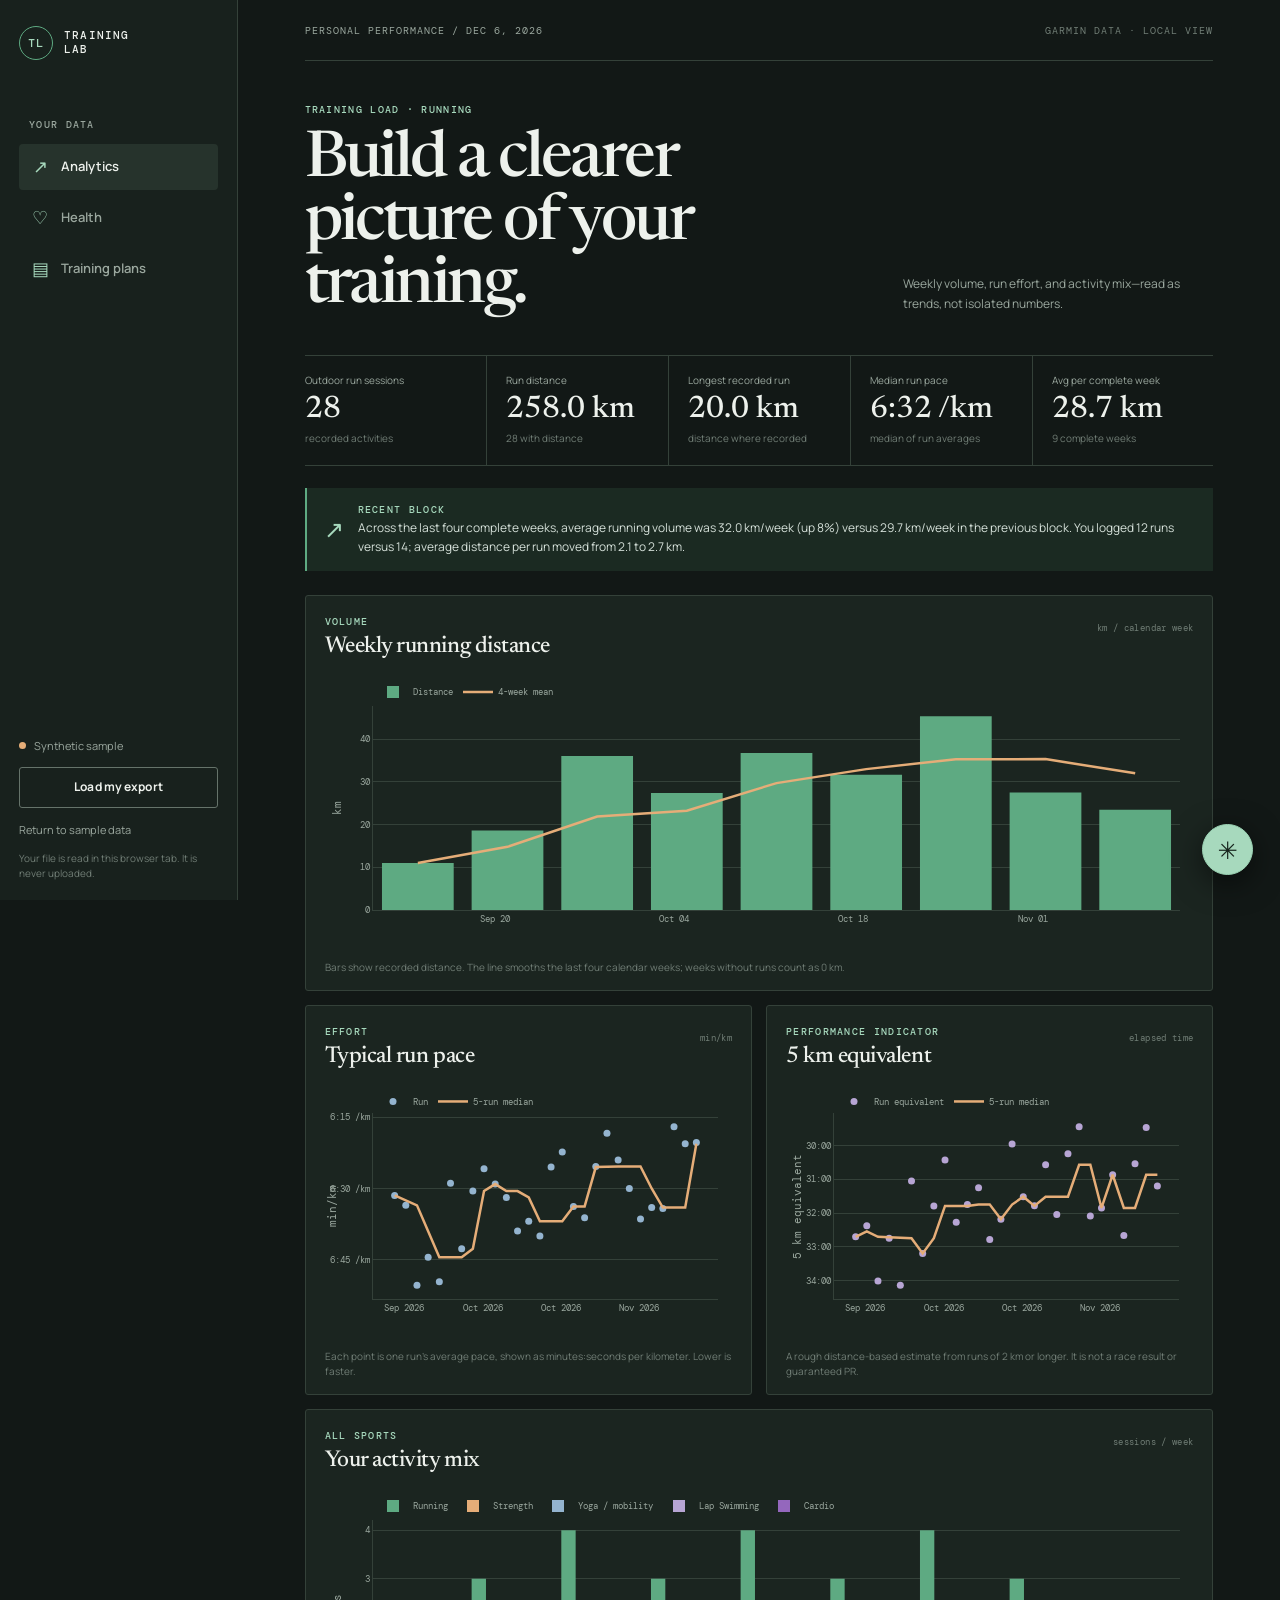
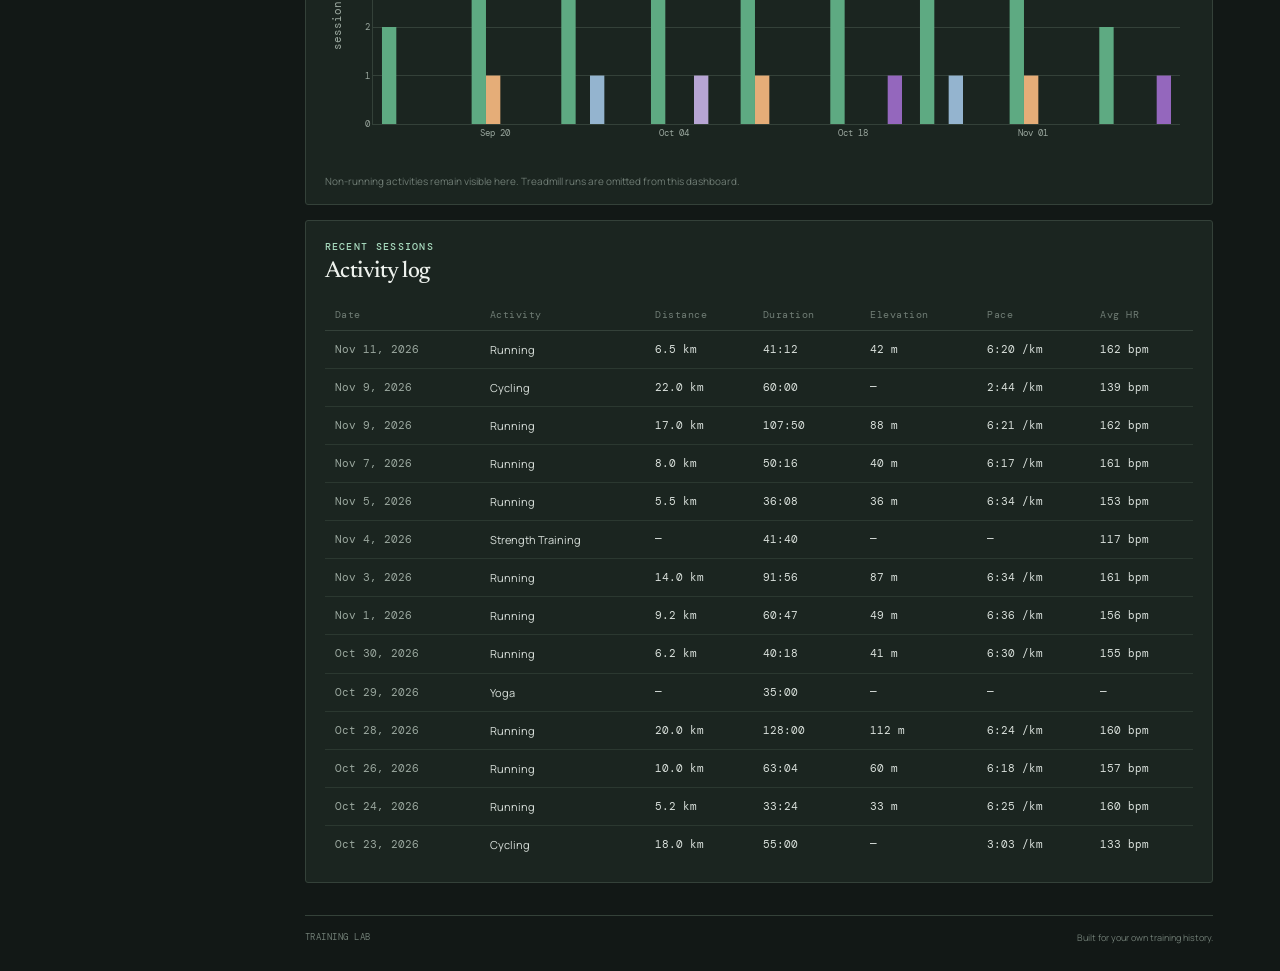
==== static_site/index.html @ b211d395 "feat: add private-data-safe GitHub Pages dashboard" ====
<!doctype html>
<html lang="en">
<head>
  <meta charset="utf-8">
  <meta name="viewport" content="width=device-width, initial-scale=1">
  <meta name="theme-color" content="#121816">
  <meta name="description" content="A private, browser-local training and health dashboard for Garmin exports.">
  <title>Training Lab · Garmin dashboard</title>
  <link rel="preconnect" href="https://cdn.plot.ly" crossorigin>
  <link rel="stylesheet" href="style.css">
  <script src="https://cdn.plot.ly/plotly-2.35.2.min.js" defer></script>
  <script src="app.js" defer></script>
</head>
<body>
  <div class="shell">
    <aside class="rail">
      <a class="brand" href="#analytics" aria-label="Training Lab home"><span class="brand-mark">TL</span><span>TRAINING<br>LAB</span></a>
      <p class="rail-label">YOUR DATA</p>
      <nav aria-label="Dashboard sections">
        <button class="nav-item active" data-page="analytics"><span>↗</span>Analytics</button>
        <button class="nav-item" data-page="health"><span>♡</span>Health</button>
        <button class="nav-item" data-page="plans"><span>▤</span>Training plans</button>
      </nav>
      <div class="rail-bottom">
        <div class="data-state"><span class="state-dot"></span><span id="data-source">Synthetic sample</span></div>
        <label class="button secondary import-label" for="data-file">Load my export</label>
        <input id="data-file" type="file" accept="application/json,.json" hidden>
        <button id="reset-sample" class="text-button">Return to sample data</button>
        <p class="privacy-note">Your file is read in this browser tab. It is never uploaded.</p>
      </div>
    </aside>

    <main>
      <header class="topbar"><span>PERSONAL PERFORMANCE / <span id="today-label"></span></span><span class="topbar-right">GARMIN DATA · LOCAL VIEW</span></header>
      <section class="page active" id="analytics-page">
        <div class="page-heading"><div><p class="eyebrow">TRAINING LOAD · RUNNING</p><h1>Build a clearer<br>picture of your training.</h1></div><p class="heading-note">Weekly volume, run effort, and activity mix—read as trends, not isolated numbers.</p></div>
        <div class="metric-row" id="analytics-metrics"></div>
        <section class="story-band" id="training-story"><span class="story-mark">↗</span><div><p class="eyebrow">RECENT BLOCK</p><p class="story-copy">Loading your training story…</p></div></section>
        <div class="chart-grid">
          <article class="panel chart-panel wide"><div class="panel-head"><div><p class="eyebrow">VOLUME</p><h2>Weekly running distance</h2></div><span class="unit-tag">km / calendar week</span></div><div id="weekly-distance" class="chart"></div><p class="chart-note">Bars show recorded distance. The line smooths the last four calendar weeks; weeks without runs count as 0 km.</p></article>
          <article class="panel chart-panel"><div class="panel-head"><div><p class="eyebrow">EFFORT</p><h2>Typical run pace</h2></div><span class="unit-tag">min/km</span></div><div id="pace-trend" class="chart"></div><p class="chart-note">Each point is one run’s average pace, shown as minutes:seconds per kilometer. Lower is faster.</p></article>
          <article class="panel chart-panel"><div class="panel-head"><div><p class="eyebrow">PERFORMANCE INDICATOR</p><h2>5 km equivalent</h2></div><span class="unit-tag">elapsed time</span></div><div id="race-trend" class="chart"></div><p class="chart-note">A rough distance-based estimate from runs of 2 km or longer. It is not a race result or guaranteed PR.</p></article>
          <article class="panel chart-panel wide"><div class="panel-head"><div><p class="eyebrow">ALL SPORTS</p><h2>Your activity mix</h2></div><span class="unit-tag">sessions / week</span></div><div id="activity-mix" class="chart"></div><p class="chart-note">Non-running activities remain visible here. Treadmill runs are omitted from this dashboard.</p></article>
        </div>
        <article class="panel table-panel"><div class="panel-head"><div><p class="eyebrow">RECENT SESSIONS</p><h2>Activity log</h2></div></div><div class="table-wrap"><table><thead><tr><th>Date</th><th>Activity</th><th>Distance</th><th>Duration</th><th>Elevation</th><th>Pace</th><th>Avg HR</th></tr></thead><tbody id="activity-table"></tbody></table></div></article>
      </section>

      <section class="page" id="health-page">
        <div class="page-heading"><div><p class="eyebrow">RECOVERY · WELLNESS</p><h1>Signals that shape<br>how you feel.</h1></div><p class="heading-note">A readable view of your recorded health measures. Missing metrics stay missing; no synthetic readiness score.</p></div>
        <div class="health-cards" id="health-cards"></div>
        <div class="chart-grid health-grid">
          <article class="panel chart-panel wide"><div class="panel-head"><div><p class="eyebrow">RECORDED MEASURE</p><h2 id="health-chart-title">Health trends</h2></div><select id="health-select" aria-label="Choose a health measure"></select></div><div id="health-trend" class="chart"></div><p class="chart-note">Dots are recorded readings. The line is a rolling seven-day mean; gaps stay visible.</p></article>
          <article class="panel chart-panel"><div class="panel-head"><div><p class="eyebrow">RUN EFFORT</p><h2>Heart rate on runs</h2></div><span class="unit-tag">bpm</span></div><div id="run-hr" class="chart"></div><p class="chart-note">Weekly median of recorded average run heart rates. Run type, route, heat and pace affect comparisons.</p></article>
          <article class="panel insight-panel"><p class="eyebrow">A CAREFUL COMPARISON</p><h2>Sleep score &amp; run effort</h2><p id="sleep-insight">Waiting for matching sleep and run data.</p><p class="chart-note">Same-calendar-day association only. This cannot show that sleep caused a workout result.</p></article>
          <article class="panel insight-panel"><p class="eyebrow">FITNESS MARKER</p><h2>VO₂ max</h2><p id="vo2-copy">Checking the imported measures…</p><p class="chart-note">The chart only uses values present in the uploaded export.</p></article>
        </div>
      </section>

      <section class="page" id="plans-page">
        <div class="page-heading"><div><p class="eyebrow">PLAN BUILDER</p><h1>Make the next block<br>fit your real week.</h1></div><p class="heading-note">Choose a focus and build a conservative starting template from your recent activity pattern.</p></div>
        <article class="panel plan-builder"><div><p class="eyebrow">YOUR FOCUS</p><h2>What are you working toward?</h2></div><div class="plan-controls"><select id="plan-goal"><option value="5k">Improve my 5K</option><option value="10k">Build toward a 10K</option><option value="half">Prepare for a half marathon</option><option value="easy">Run easier at the same pace</option><option value="strength">Build strength consistently</option><option value="recovery">Balance training and recovery</option></select><button class="button primary" id="make-plan">Create a 4-week outline</button></div><div id="plan-result" class="plan-result" hidden></div></article>
        <div class="saved-heading"><div><p class="eyebrow">IN THIS BROWSER</p><h2>Saved plans</h2></div><span class="unit-tag">stored on this device</span></div><div id="saved-plans" class="saved-plans"></div>
        <p class="disclaimer">Training outlines are general suggestions based on recorded sessions. They are not medical advice; adapt them to your experience, symptoms, and recovery.</p>
      </section>
      <footer>TRAINING LAB <span>Built for your own training history.</span></footer>
    </main>
  </div>
  <button id="chat-launcher" class="chat-launcher" aria-label="Ask about your training" title="Ask about your training">✳</button>
  <aside class="chat-panel" id="chat-panel" aria-label="Training chat" hidden><div class="chat-head"><div><p class="eyebrow">LOCAL TRAINING CHAT</p><strong>Ask your data</strong></div><button id="chat-close" class="close-button" aria-label="Close chat">×</button></div><div class="chat-messages" id="chat-messages"><p class="chat-welcome">Ask about distance, pace, heart rate, sleep, or activity types. Answers are computed in this browser.</p></div><form id="chat-form"><input id="chat-input" autocomplete="off" placeholder="Ask about your training…" aria-label="Ask about your training"><button aria-label="Send message">↑</button></form><p class="chat-foot">No OpenAI or Garmin request is made from this public static site.</p></aside>
  <div class="toast" id="toast" role="status"></div>
</body>
</html>
---- static_site/style.css ----
@import url('https://fonts.googleapis.com/css2?family=DM+Mono:wght@400;500&family=Manrope:wght@400;500;600;700;800&family=Newsreader:opsz,wght@6..72,500;6..72,600&display=swap');
:root{color-scheme:dark;--ink:#edf1ec;--muted:#9aa79e;--faint:#707d75;--bg:#121816;--rail:#18211d;--panel:#1b2520;--panel-hi:#202c26;--line:#344139;--green:#a7d9bd;--green-deep:#5eaa82;--gold:#e5ad78;--blue:#94b4cf;--purple:#b7a5d4;--red:#d8837b;--display:'Newsreader',Georgia,serif;--body:'Manrope',system-ui,sans-serif;--mono:'DM Mono',monospace}
*{box-sizing:border-box}html{scroll-behavior:smooth}body{margin:0;background:var(--bg);color:var(--ink);font-family:var(--body);font-size:14px;line-height:1.55}button,input,select{font:inherit;color:inherit}button{cursor:pointer}button:focus-visible,a:focus-visible,input:focus-visible,select:focus-visible{outline:2px solid var(--green);outline-offset:3px}.shell{min-height:100vh}.rail{position:fixed;inset:0 auto 0 0;width:238px;background:var(--rail);border-right:1px solid var(--line);padding:26px 19px 19px;display:flex;flex-direction:column;z-index:5}.brand{display:flex;align-items:center;gap:11px;text-decoration:none;color:var(--ink);font:500 11px/1.25 var(--mono);letter-spacing:.11em}.brand-mark{display:grid;place-items:center;width:34px;height:34px;border:1px solid var(--green-deep);color:var(--green);font:500 12px var(--mono);border-radius:50%}.rail-label,.eyebrow{font:500 10px/1.35 var(--mono);letter-spacing:.13em;color:var(--muted);margin:0 0 10px}.rail-label{margin:58px 0 12px 10px}.rail nav{display:grid;gap:5px}.nav-item{border:0;background:transparent;color:var(--muted);padding:11px 12px;text-align:left;border-radius:4px;display:flex;gap:12px;align-items:center;font-weight:600;font-size:13px;transition:background .18s,color .18s}.nav-item span{font:18px var(--mono);width:18px;text-align:center;color:var(--green)}.nav-item:hover,.nav-item.active{background:#26332c;color:var(--ink)}.rail-bottom{margin-top:auto;display:grid;gap:13px}.data-state{color:var(--muted);font-size:11px;display:flex;align-items:center;gap:8px}.state-dot{width:7px;height:7px;background:var(--gold);border-radius:100%}.state-dot.loaded{background:var(--green)}.button{border-radius:3px;padding:10px 14px;font-size:12px;font-weight:700;letter-spacing:.01em;border:1px solid transparent;display:inline-flex;align-items:center;justify-content:center}.button.primary{background:var(--green);color:#17231c}.button.primary:hover{background:#c1e9d0}.button.secondary{background:transparent;border-color:#65736a;color:var(--ink)}.button.secondary:hover{border-color:var(--green);color:var(--green)}.import-label{cursor:pointer}.text-button{background:none;border:0;text-align:left;padding:0;color:var(--muted);font-size:11px}.text-button:hover{color:var(--ink)}.privacy-note{font-size:10px;line-height:1.5;color:var(--faint);margin:0}main{margin-left:238px;max-width:1700px;padding:0 clamp(25px,5.2vw,82px) 28px}.topbar{height:61px;border-bottom:1px solid var(--line);display:flex;align-items:center;justify-content:space-between;color:var(--muted);font:10px var(--mono);letter-spacing:.1em}.topbar-right{color:var(--faint)}.page{display:none;padding:42px 0 32px}.page.active{display:block}.page-heading{display:flex;align-items:flex-end;justify-content:space-between;gap:35px;margin-bottom:35px}.page-heading .eyebrow{color:var(--green);margin-bottom:13px}.page-heading h1{font:500 clamp(39px,5.1vw,64px)/.99 var(--display);letter-spacing:-.04em;margin:0;max-width:680px}.heading-note{max-width:310px;color:var(--muted);font-size:12px;margin:0 0 5px;line-height:1.7}.metric-row{display:grid;grid-template-columns:repeat(5,minmax(0,1fr));border-top:1px solid var(--line);border-bottom:1px solid var(--line);margin-bottom:22px}.metric{padding:17px 15px 18px 0;min-height:92px}.metric+.metric{padding-left:19px;border-left:1px solid var(--line)}.metric-label{font-size:10px;color:var(--muted);display:block;margin-bottom:5px}.metric-value{font:500 clamp(23px,2.5vw,31px)/1.1 var(--display);font-variant-numeric:tabular-nums}.metric-sub{font-size:10px;color:var(--faint);display:block;margin-top:4px}.story-band{display:flex;gap:14px;align-items:center;background:#1b2a22;border-left:2px solid var(--green-deep);padding:15px 17px;margin-bottom:24px}.story-mark{font:24px var(--mono);color:var(--green)}.story-band .eyebrow{margin:0 0 3px;color:var(--green)}.story-copy{margin:0;color:#d5e0d9;font-size:12px}.chart-grid{display:grid;grid-template-columns:repeat(2,minmax(0,1fr));gap:14px}.panel{background:var(--panel);border:1px solid var(--line);border-radius:3px}.chart-panel{padding:19px 19px 15px;min-width:0}.chart-panel.wide{grid-column:span 2}.panel-head{display:flex;align-items:flex-start;justify-content:space-between;gap:14px}.panel-head h2,.insight-panel h2,.plan-builder h2,.saved-heading h2{font:500 23px/1.15 var(--display);letter-spacing:-.02em;margin:0}.panel-head .eyebrow{color:var(--green);margin-bottom:5px}.unit-tag{white-space:nowrap;color:var(--faint);font:9px var(--mono);letter-spacing:.04em;padding-top:7px}.chart{height:264px;width:100%;margin-top:7px}.wide .chart{height:285px}.chart-note{color:var(--faint);font-size:10px;line-height:1.5;margin:8px 0 0}.table-panel{margin-top:15px;padding:19px}.table-wrap{overflow:auto;margin-top:14px}table{border-collapse:collapse;width:100%;white-space:nowrap}th{text-align:left;color:var(--faint);font:10px var(--mono);letter-spacing:.05em;padding:9px 10px;border-bottom:1px solid var(--line)}td{padding:10px;border-bottom:1px solid #2b3830;font-size:11px;color:#d9e0db}tbody tr:last-child td{border-bottom:0}td:first-child{font-family:var(--mono);color:var(--muted)}td.mono{font-family:var(--mono);font-variant-numeric:tabular-nums}.health-cards{display:grid;grid-template-columns:repeat(6,minmax(0,1fr));border-top:1px solid var(--line);border-bottom:1px solid var(--line);margin-bottom:19px}.health-card{padding:15px 10px 16px 0}.health-card+.health-card{padding-left:14px;border-left:1px solid var(--line)}.health-card label{display:block;color:var(--muted);font-size:9px;min-height:28px}.health-card strong{font:500 23px var(--display);display:block;white-space:nowrap}.health-card small{color:var(--faint);font-size:9px}.health-grid .chart{height:255px}.health-grid select,.plan-controls select{background:var(--panel-hi);border:1px solid var(--line);border-radius:3px;padding:9px 26px 9px 10px;font-size:11px;max-width:205px}.insight-panel{padding:20px;min-height:145px}.insight-panel .eyebrow{color:var(--green)}.insight-panel h2{margin-bottom:10px}.insight-panel>p:not(.eyebrow):not(.chart-note){font-size:12px;color:#d3ddd6;line-height:1.7}.plan-builder{padding:24px;display:grid;grid-template-columns:1fr;gap:20px}.plan-builder .eyebrow,.saved-heading .eyebrow{color:var(--green)}.plan-controls{display:flex;gap:10px;align-items:center}.plan-controls select{max-width:none;width:min(100%,420px);padding:12px}.plan-result{border-top:1px solid var(--line);padding-top:18px}.plan-result h3,.saved-card h3{font:500 22px var(--display);margin:0 0 5px}.plan-result>p,.saved-card p{color:var(--muted);font-size:11px}.week-list{display:grid;grid-template-columns:repeat(4,1fr);gap:9px;margin:17px 0}.week-card{background:var(--panel-hi);padding:13px;border-top:2px solid var(--green-deep)}.week-card b{font:10px var(--mono);color:var(--green)}.week-card p{color:#d3ddd6;line-height:1.6}.saved-heading{display:flex;align-items:flex-end;justify-content:space-between;margin:33px 0 13px}.saved-plans{display:grid;grid-template-columns:repeat(2,minmax(0,1fr));gap:11px}.saved-card{padding:17px;border:1px solid var(--line);background:var(--panel);border-radius:3px}.saved-card time{font:9px var(--mono);color:var(--faint)}.saved-card button{border:0;background:none;padding:8px 0 0;color:var(--gold);font-size:10px}.empty-saved{color:var(--faint);font-size:12px;padding:19px 0}.disclaimer{color:var(--faint);font-size:10px;margin-top:22px}.page footer,footer{border-top:1px solid var(--line);padding-top:15px;color:var(--faint);font:9px var(--mono);letter-spacing:.06em}footer span{float:right;font-family:var(--body);letter-spacing:0}.chat-launcher{position:fixed;right:27px;bottom:25px;width:51px;height:51px;border:1px solid #9bd3b4;border-radius:50%;background:var(--green);color:#15231b;font-size:24px;box-shadow:0 8px 30px #0008;z-index:8}.chat-launcher:hover{transform:translateY(-2px)}.chat-panel{position:fixed;right:27px;bottom:89px;width:min(390px,calc(100vw - 34px));height:500px;max-height:calc(100vh - 115px);background:#17211c;border:1px solid #56675b;box-shadow:0 18px 50px #000a;z-index:8;display:flex;flex-direction:column}.chat-panel[hidden]{display:none}.chat-head{display:flex;justify-content:space-between;align-items:center;padding:16px;border-bottom:1px solid var(--line)}.chat-head .eyebrow{margin:0 0 4px;color:var(--green)}.chat-head strong{font:500 20px var(--display)}.close-button{border:0;background:none;color:var(--muted);font-size:23px}.chat-messages{overflow:auto;padding:14px;flex:1;display:flex;flex-direction:column;gap:9px}.chat-welcome{color:var(--muted);font-size:11px;line-height:1.6}.chat-bubble{max-width:91%;padding:10px 12px;background:#24332b;color:#dce6df;border-radius:3px;font-size:11px;white-space:pre-wrap}.chat-bubble.user{align-self:flex-end;background:#355744;color:#f0f6f1}.chat-foot{margin:0;padding:0 14px 9px;color:var(--faint);font-size:9px}#chat-form{display:flex;border-top:1px solid var(--line);padding:10px;gap:8px}#chat-input{background:#101714;border:1px solid var(--line);border-radius:3px;padding:10px;min-width:0;flex:1;font-size:11px}#chat-form button{border:0;background:var(--green);color:#15231b;border-radius:3px;width:38px;font-size:20px}.toast{position:fixed;bottom:22px;left:50%;transform:translate(-50%,10px);padding:10px 16px;background:#e4efe7;color:#15231b;font-size:11px;opacity:0;pointer-events:none;transition:.2s;z-index:15}.toast.show{opacity:1;transform:translate(-50%,0)}
@media(max-width:1000px){.rail{width:190px;padding-left:13px;padding-right:13px}main{margin-left:190px;padding-inline:30px}.metric-row{grid-template-columns:repeat(3,1fr)}.metric:nth-child(4){border-left:0;padding-left:0}.health-cards{grid-template-columns:repeat(3,1fr)}.health-card:nth-child(4){border-left:0;padding-left:0}.page-heading{align-items:flex-start;flex-direction:column;gap:15px}.heading-note{max-width:520px}}
@media(max-width:680px){.rail{position:sticky;top:0;width:auto;height:auto;inset:auto;padding:9px 12px;background:#18211df2;backdrop-filter:blur(12px);border-right:0;border-bottom:1px solid var(--line);display:block}.brand{display:none}.rail-label,.rail-bottom{display:none}.rail nav{display:flex;gap:3px}.nav-item{flex:1;justify-content:center;padding:9px 5px;font-size:10px;gap:6px}.nav-item span{font-size:15px;width:auto}main{margin:0;padding:0 16px 20px}.topbar{height:42px;font-size:8px}.topbar-right{display:none}.page{padding-top:28px}.page-heading{margin-bottom:23px}.page-heading h1{font-size:44px}.heading-note{font-size:11px}.metric-row{grid-template-columns:repeat(2,1fr)}.metric{min-height:80px;padding-top:13px}.metric+.metric{padding-left:12px}.metric:nth-child(odd){border-left:0;padding-left:0}.metric-value{font-size:25px}.chart-grid{grid-template-columns:1fr}.chart-panel.wide{grid-column:auto}.chart{height:238px}.wide .chart{height:250px}.health-cards{grid-template-columns:repeat(2,1fr)}.health-card:nth-child(odd){border-left:0;padding-left:0}.health-card:nth-child(4){border-left:1px solid var(--line);padding-left:14px}.panel-head{flex-direction:column;gap:3px}.health-grid select{max-width:100%;width:100%}.plan-controls{align-items:stretch;flex-direction:column}.plan-controls select{width:100%}.week-list{grid-template-columns:repeat(2,1fr)}.saved-plans{grid-template-columns:1fr}.chat-launcher{right:15px;bottom:15px}.chat-panel{right:12px;bottom:76px}footer{font-size:8px}footer span{display:block;float:none;margin-top:5px}}
@media(prefers-reduced-motion:reduce){*,*::before,*::after{scroll-behavior:auto!important;transition:none!important}}
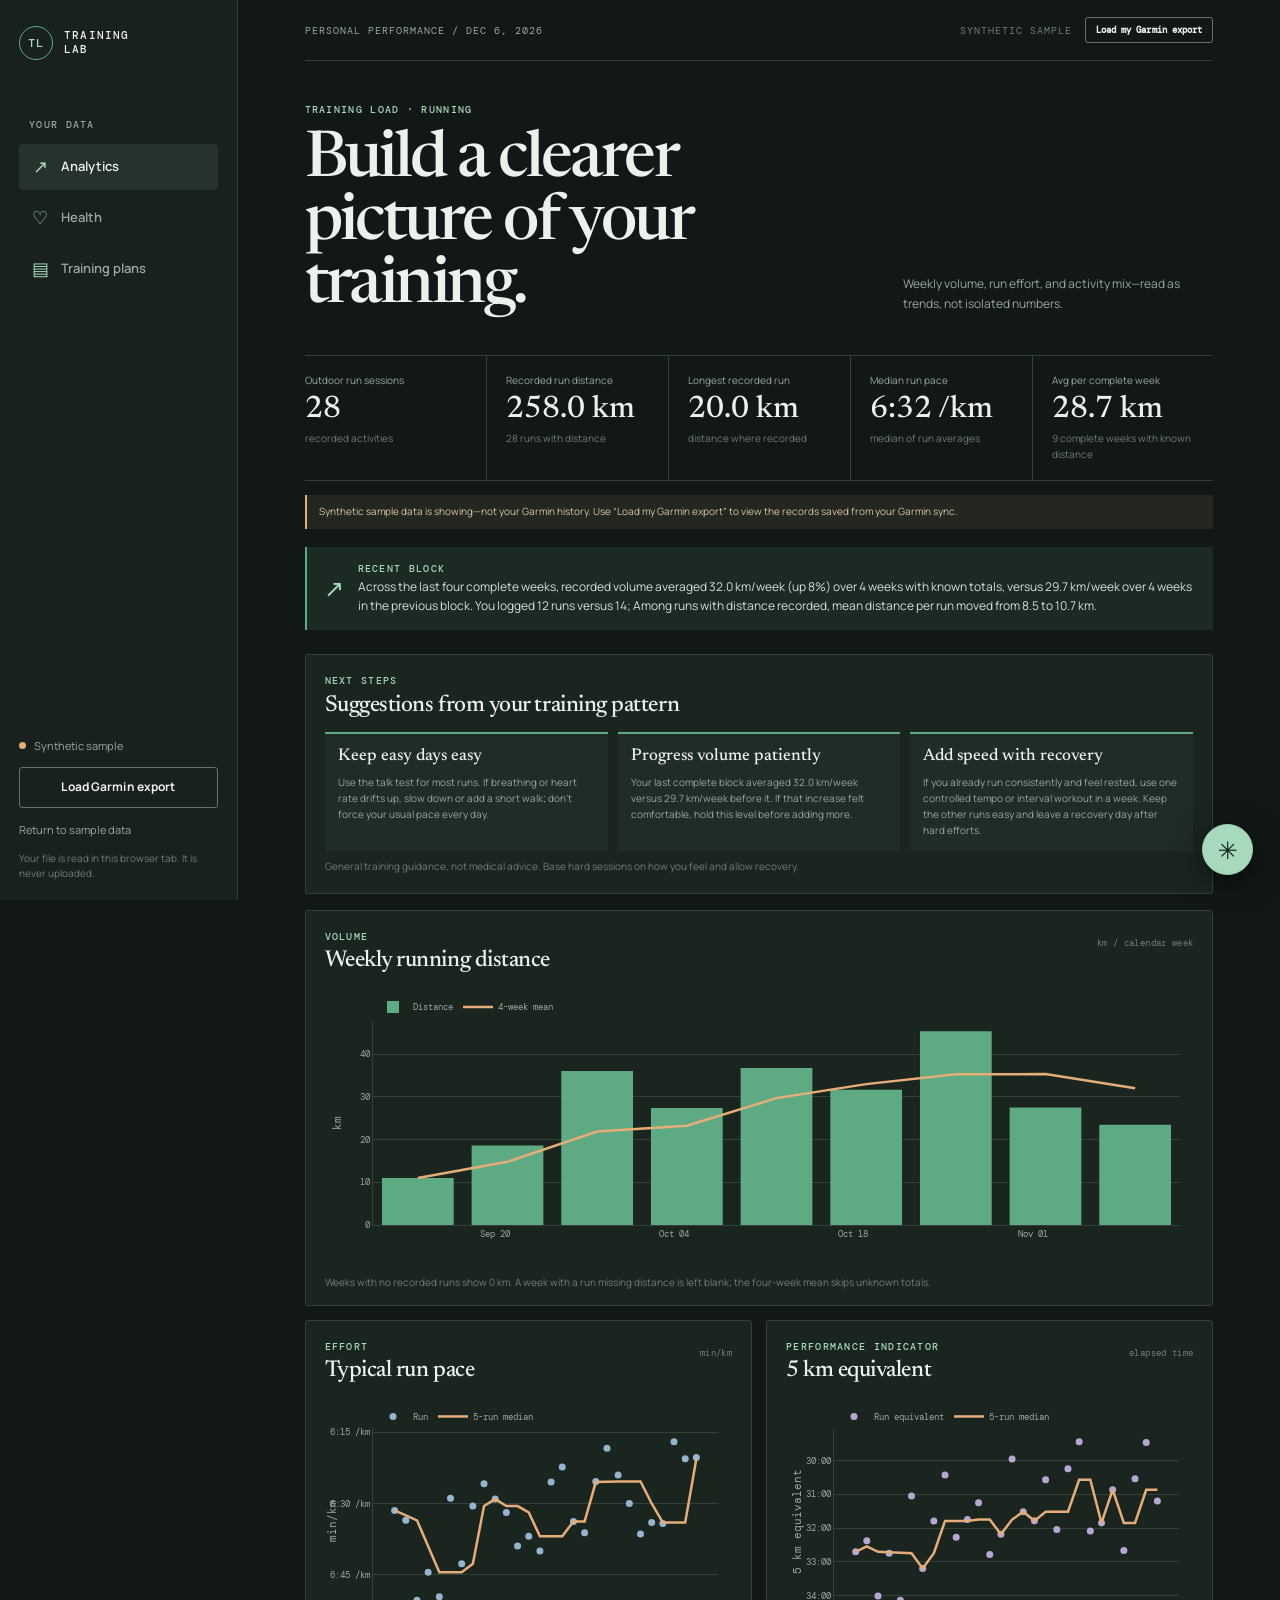
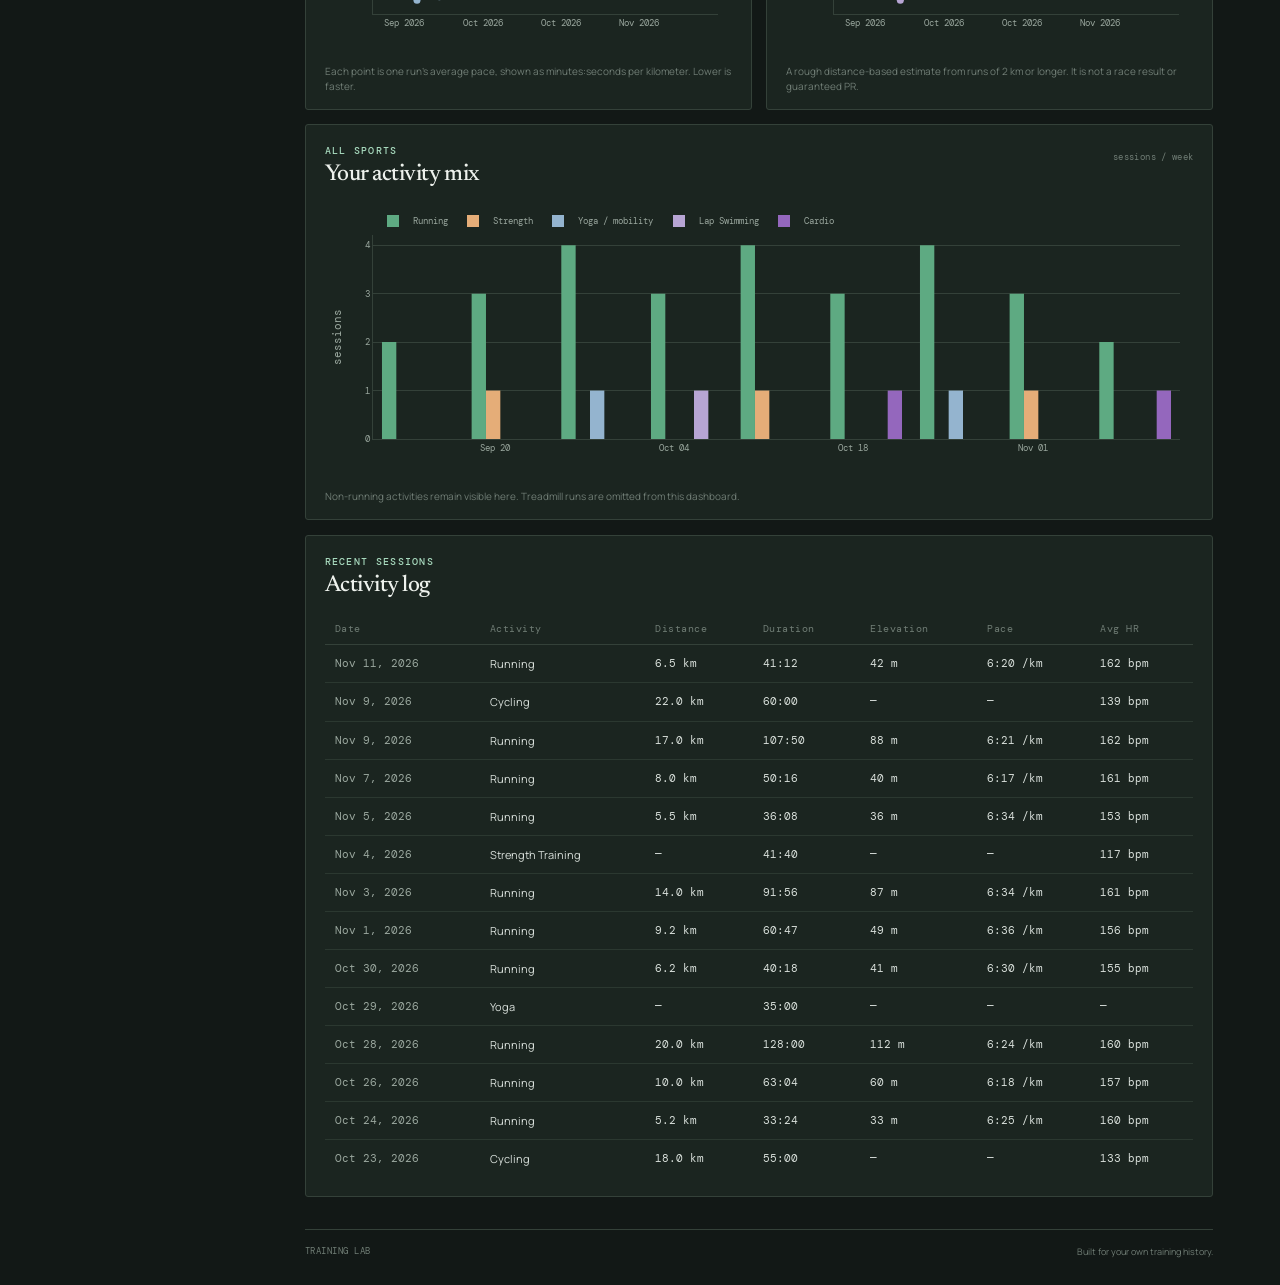
==== commit fb021dca: "fix: improve static chat and data provenance" ====
--- a/static_site/index.html
+++ b/static_site/index.html
@@ -9,7 +9,7 @@
   <link rel="preconnect" href="https://cdn.plot.ly" crossorigin>
   <link rel="stylesheet" href="style.css">
   <script src="https://cdn.plot.ly/plotly-2.35.2.min.js" defer></script>
-  <script src="app.js" defer></script>
+  <script type="module" src="app.js"></script>
 </head>
 <body>
   <div class="shell">
@@ -23,7 +23,7 @@
       </nav>
       <div class="rail-bottom">
         <div class="data-state"><span class="state-dot"></span><span id="data-source">Synthetic sample</span></div>
-        <label class="button secondary import-label" for="data-file">Load my export</label>
+        <label class="button secondary import-label" for="data-file">Load Garmin export</label>
         <input id="data-file" type="file" accept="application/json,.json" hidden>
         <button id="reset-sample" class="text-button">Return to sample data</button>
         <p class="privacy-note">Your file is read in this browser tab. It is never uploaded.</p>
@@ -31,13 +31,15 @@
     </aside>
 
     <main>
-      <header class="topbar"><span>PERSONAL PERFORMANCE / <span id="today-label"></span></span><span class="topbar-right">GARMIN DATA · LOCAL VIEW</span></header>
+      <header class="topbar"><span>PERSONAL PERFORMANCE / <span id="today-label"></span></span><span class="topbar-right"><span id="data-source-top">SYNTHETIC SAMPLE</span><label class="button secondary topbar-import" for="data-file">Load my Garmin export</label></span></header>
       <section class="page active" id="analytics-page">
         <div class="page-heading"><div><p class="eyebrow">TRAINING LOAD · RUNNING</p><h1>Build a clearer<br>picture of your training.</h1></div><p class="heading-note">Weekly volume, run effort, and activity mix—read as trends, not isolated numbers.</p></div>
         <div class="metric-row" id="analytics-metrics"></div>
+        <p class="source-notice" id="source-notice">Synthetic sample data is showing. Load your Garmin export to see your own history.</p>
         <section class="story-band" id="training-story"><span class="story-mark">↗</span><div><p class="eyebrow">RECENT BLOCK</p><p class="story-copy">Loading your training story…</p></div></section>
+        <article class="panel advice-panel"><div class="panel-head"><div><p class="eyebrow">NEXT STEPS</p><h2>Suggestions from your training pattern</h2></div></div><div id="run-suggestions" class="suggestion-grid"></div><p class="chart-note">General training guidance, not medical advice. Base hard sessions on how you feel and allow recovery.</p></article>
         <div class="chart-grid">
-          <article class="panel chart-panel wide"><div class="panel-head"><div><p class="eyebrow">VOLUME</p><h2>Weekly running distance</h2></div><span class="unit-tag">km / calendar week</span></div><div id="weekly-distance" class="chart"></div><p class="chart-note">Bars show recorded distance. The line smooths the last four calendar weeks; weeks without runs count as 0 km.</p></article>
+          <article class="panel chart-panel wide"><div class="panel-head"><div><p class="eyebrow">VOLUME</p><h2>Weekly running distance</h2></div><span class="unit-tag">km / calendar week</span></div><div id="weekly-distance" class="chart"></div><p class="chart-note">Weeks with no recorded runs show 0 km. A week with a run missing distance is left blank; the four-week mean skips unknown totals.</p></article>
           <article class="panel chart-panel"><div class="panel-head"><div><p class="eyebrow">EFFORT</p><h2>Typical run pace</h2></div><span class="unit-tag">min/km</span></div><div id="pace-trend" class="chart"></div><p class="chart-note">Each point is one run’s average pace, shown as minutes:seconds per kilometer. Lower is faster.</p></article>
           <article class="panel chart-panel"><div class="panel-head"><div><p class="eyebrow">PERFORMANCE INDICATOR</p><h2>5 km equivalent</h2></div><span class="unit-tag">elapsed time</span></div><div id="race-trend" class="chart"></div><p class="chart-note">A rough distance-based estimate from runs of 2 km or longer. It is not a race result or guaranteed PR.</p></article>
           <article class="panel chart-panel wide"><div class="panel-head"><div><p class="eyebrow">ALL SPORTS</p><h2>Your activity mix</h2></div><span class="unit-tag">sessions / week</span></div><div id="activity-mix" class="chart"></div><p class="chart-note">Non-running activities remain visible here. Treadmill runs are omitted from this dashboard.</p></article>
@@ -47,7 +49,9 @@
 
       <section class="page" id="health-page">
         <div class="page-heading"><div><p class="eyebrow">RECOVERY · WELLNESS</p><h1>Signals that shape<br>how you feel.</h1></div><p class="heading-note">A readable view of your recorded health measures. Missing metrics stay missing; no synthetic readiness score.</p></div>
+        <p class="source-notice" id="health-source-note"></p>
         <div class="health-cards" id="health-cards"></div>
+        <article class="panel advice-panel health-advice"><div class="panel-head"><div><p class="eyebrow">RECOVERY CHECK-IN</p><h2>What to consider this week</h2></div></div><div id="health-suggestions" class="suggestion-grid"></div></article>
         <div class="chart-grid health-grid">
           <article class="panel chart-panel wide"><div class="panel-head"><div><p class="eyebrow">RECORDED MEASURE</p><h2 id="health-chart-title">Health trends</h2></div><select id="health-select" aria-label="Choose a health measure"></select></div><div id="health-trend" class="chart"></div><p class="chart-note">Dots are recorded readings. The line is a rolling seven-day mean; gaps stay visible.</p></article>
           <article class="panel chart-panel"><div class="panel-head"><div><p class="eyebrow">RUN EFFORT</p><h2>Heart rate on runs</h2></div><span class="unit-tag">bpm</span></div><div id="run-hr" class="chart"></div><p class="chart-note">Weekly median of recorded average run heart rates. Run type, route, heat and pace affect comparisons.</p></article>
@@ -66,7 +70,7 @@
     </main>
   </div>
   <button id="chat-launcher" class="chat-launcher" aria-label="Ask about your training" title="Ask about your training">✳</button>
-  <aside class="chat-panel" id="chat-panel" aria-label="Training chat" hidden><div class="chat-head"><div><p class="eyebrow">LOCAL TRAINING CHAT</p><strong>Ask your data</strong></div><button id="chat-close" class="close-button" aria-label="Close chat">×</button></div><div class="chat-messages" id="chat-messages"><p class="chat-welcome">Ask about distance, pace, heart rate, sleep, or activity types. Answers are computed in this browser.</p></div><form id="chat-form"><input id="chat-input" autocomplete="off" placeholder="Ask about your training…" aria-label="Ask about your training"><button aria-label="Send message">↑</button></form><p class="chat-foot">No OpenAI or Garmin request is made from this public static site.</p></aside>
+  <aside class="chat-panel" id="chat-panel" aria-label="Training chat" hidden><div class="chat-head"><div><p class="eyebrow">TRAINING CHAT</p><strong>Ask your data</strong></div><button id="chat-close" class="close-button" aria-label="Close chat">×</button></div><div class="chat-messages" id="chat-messages"><p class="chat-welcome">Load your Garmin export, then ask about your metrics. This static link uses local rules; it does not call OpenAI.</p></div><form id="chat-form"><input id="chat-input" autocomplete="off" placeholder="Ask about your training…" aria-label="Ask about your training"><button aria-label="Send message">↑</button></form><p class="chat-foot">The OpenAI key in your local .env is not available to a static website. No Garmin request is made here.</p></aside>
   <div class="toast" id="toast" role="status"></div>
 </body>
 </html>
--- a/static_site/style.css
+++ b/static_site/style.css
@@ -4,3 +4,5 @@
 @media(max-width:1000px){.rail{width:190px;padding-left:13px;padding-right:13px}main{margin-left:190px;padding-inline:30px}.metric-row{grid-template-columns:repeat(3,1fr)}.metric:nth-child(4){border-left:0;padding-left:0}.health-cards{grid-template-columns:repeat(3,1fr)}.health-card:nth-child(4){border-left:0;padding-left:0}.page-heading{align-items:flex-start;flex-direction:column;gap:15px}.heading-note{max-width:520px}}
 @media(max-width:680px){.rail{position:sticky;top:0;width:auto;height:auto;inset:auto;padding:9px 12px;background:#18211df2;backdrop-filter:blur(12px);border-right:0;border-bottom:1px solid var(--line);display:block}.brand{display:none}.rail-label,.rail-bottom{display:none}.rail nav{display:flex;gap:3px}.nav-item{flex:1;justify-content:center;padding:9px 5px;font-size:10px;gap:6px}.nav-item span{font-size:15px;width:auto}main{margin:0;padding:0 16px 20px}.topbar{height:42px;font-size:8px}.topbar-right{display:none}.page{padding-top:28px}.page-heading{margin-bottom:23px}.page-heading h1{font-size:44px}.heading-note{font-size:11px}.metric-row{grid-template-columns:repeat(2,1fr)}.metric{min-height:80px;padding-top:13px}.metric+.metric{padding-left:12px}.metric:nth-child(odd){border-left:0;padding-left:0}.metric-value{font-size:25px}.chart-grid{grid-template-columns:1fr}.chart-panel.wide{grid-column:auto}.chart{height:238px}.wide .chart{height:250px}.health-cards{grid-template-columns:repeat(2,1fr)}.health-card:nth-child(odd){border-left:0;padding-left:0}.health-card:nth-child(4){border-left:1px solid var(--line);padding-left:14px}.panel-head{flex-direction:column;gap:3px}.health-grid select{max-width:100%;width:100%}.plan-controls{align-items:stretch;flex-direction:column}.plan-controls select{width:100%}.week-list{grid-template-columns:repeat(2,1fr)}.saved-plans{grid-template-columns:1fr}.chat-launcher{right:15px;bottom:15px}.chat-panel{right:12px;bottom:76px}footer{font-size:8px}footer span{display:block;float:none;margin-top:5px}}
 @media(prefers-reduced-motion:reduce){*,*::before,*::after{scroll-behavior:auto!important;transition:none!important}}
+.topbar-right{display:flex;align-items:center;gap:13px}.topbar-import{padding:6px 10px;font-size:9px}.source-notice{margin:-8px 0 18px;padding:9px 12px;border-left:2px solid var(--gold);background:#24271f;color:#d7c5a7;font-size:10px}.source-notice.loaded{border-color:var(--green-deep);background:#1b2a22;color:#c8e3d3}.advice-panel{padding:19px;margin:0 0 16px}.advice-panel .panel-head{margin-bottom:13px}.advice-panel .eyebrow{color:var(--green)}.suggestion-grid{display:grid;grid-template-columns:repeat(3,minmax(0,1fr));gap:10px}.suggestion{padding:13px;background:var(--panel-hi);border-top:2px solid var(--green-deep)}.suggestion h3{font:500 17px/1.2 var(--display);margin:0 0 6px}.suggestion p{font-size:10px;color:var(--muted);line-height:1.6;margin:0}.health-advice{margin-bottom:15px}.health-advice .suggestion-grid{grid-template-columns:repeat(2,minmax(0,1fr))}
+@media(max-width:680px){.topbar-right{display:flex;gap:6px}.topbar-right>span{display:none}.topbar-import{padding:5px 7px;font-size:8px;white-space:nowrap}.suggestion-grid,.health-advice .suggestion-grid{grid-template-columns:1fr}.source-notice{font-size:9px}}
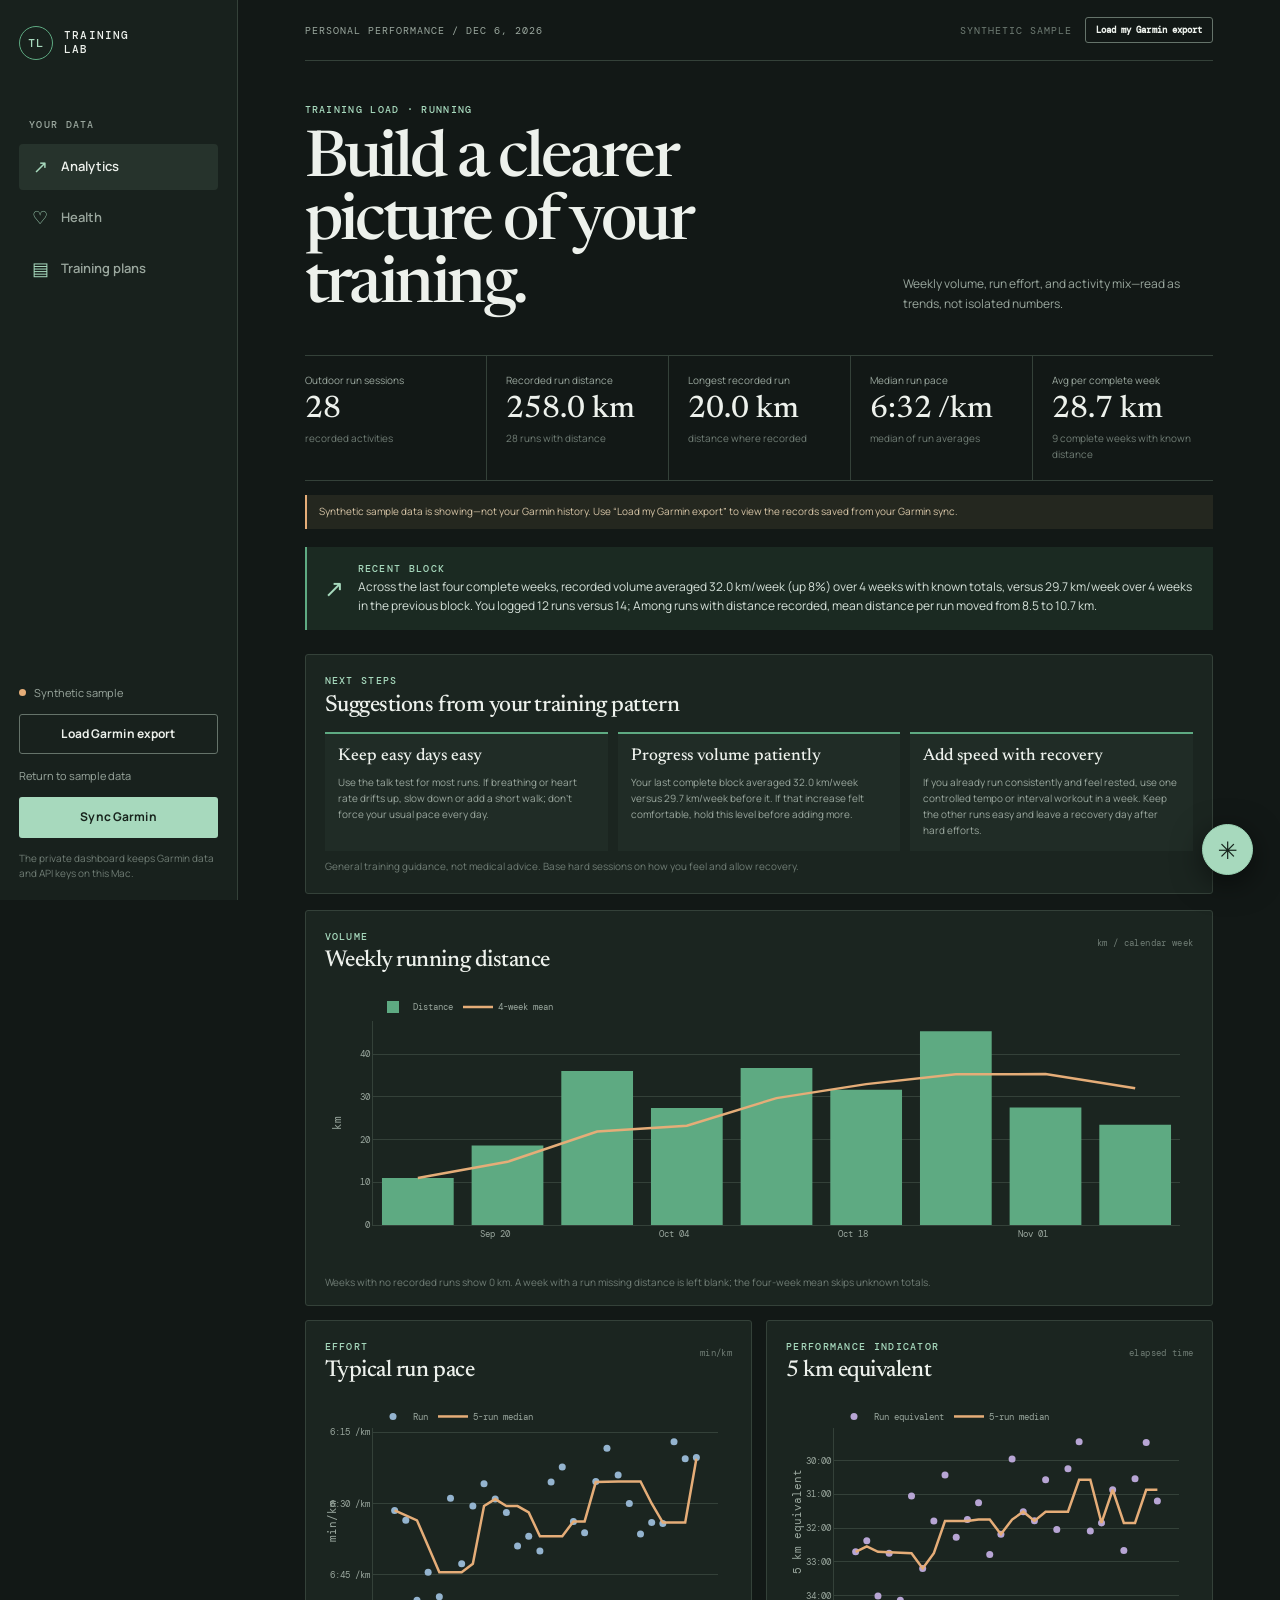
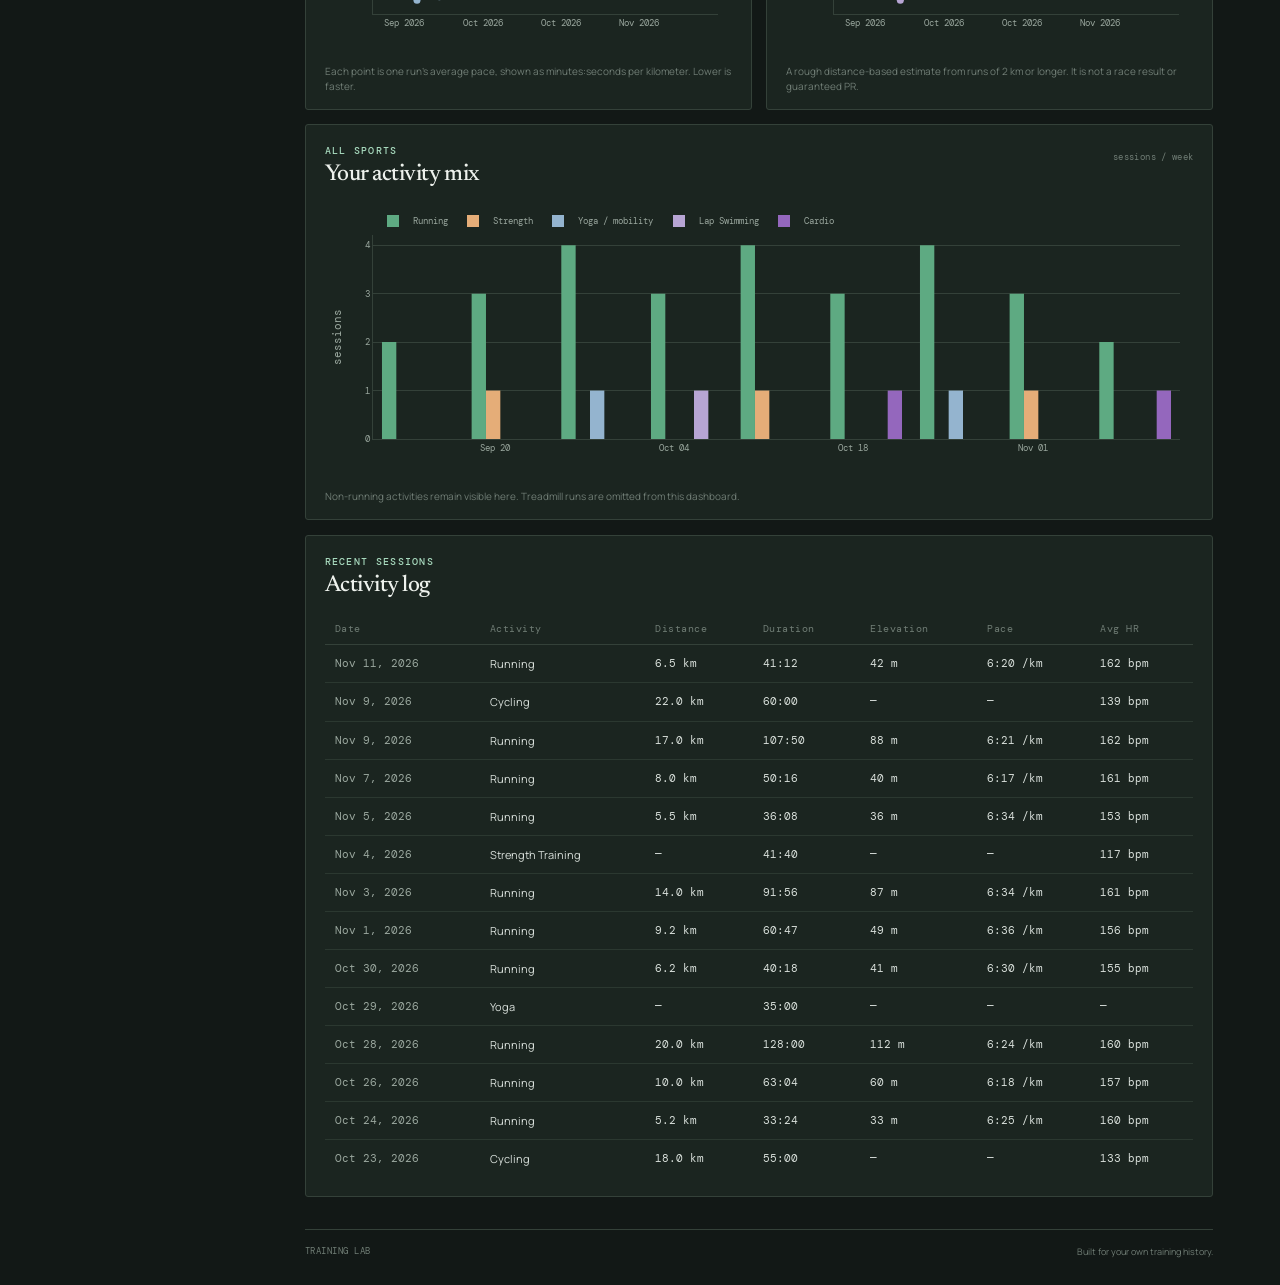
==== commit 61c18267: "feat: add private Garmin dashboard and training plans" ====
--- a/static_site/index.html
+++ b/static_site/index.html
@@ -4,7 +4,7 @@
   <meta charset="utf-8">
   <meta name="viewport" content="width=device-width, initial-scale=1">
   <meta name="theme-color" content="#121816">
-  <meta name="description" content="A private, browser-local training and health dashboard for Garmin exports.">
+  <meta name="description" content="A Garmin training and health dashboard with a private local backend and public synthetic-data demo.">
   <title>Training Lab · Garmin dashboard</title>
   <link rel="preconnect" href="https://cdn.plot.ly" crossorigin>
   <link rel="stylesheet" href="style.css">
@@ -26,7 +26,8 @@
         <label class="button secondary import-label" for="data-file">Load Garmin export</label>
         <input id="data-file" type="file" accept="application/json,.json" hidden>
         <button id="reset-sample" class="text-button">Return to sample data</button>
-        <p class="privacy-note">Your file is read in this browser tab. It is never uploaded.</p>
+        <button id="sync-data" class="button primary" hidden>Sync Garmin</button>
+        <p class="privacy-note">The private dashboard keeps Garmin data and API keys on this Mac.</p>
       </div>
     </aside>
 
@@ -56,13 +57,19 @@
           <article class="panel chart-panel wide"><div class="panel-head"><div><p class="eyebrow">RECORDED MEASURE</p><h2 id="health-chart-title">Health trends</h2></div><select id="health-select" aria-label="Choose a health measure"></select></div><div id="health-trend" class="chart"></div><p class="chart-note">Dots are recorded readings. The line is a rolling seven-day mean; gaps stay visible.</p></article>
           <article class="panel chart-panel"><div class="panel-head"><div><p class="eyebrow">RUN EFFORT</p><h2>Heart rate on runs</h2></div><span class="unit-tag">bpm</span></div><div id="run-hr" class="chart"></div><p class="chart-note">Weekly median of recorded average run heart rates. Run type, route, heat and pace affect comparisons.</p></article>
           <article class="panel insight-panel"><p class="eyebrow">A CAREFUL COMPARISON</p><h2>Sleep score &amp; run effort</h2><p id="sleep-insight">Waiting for matching sleep and run data.</p><p class="chart-note">Same-calendar-day association only. This cannot show that sleep caused a workout result.</p></article>
-          <article class="panel insight-panel"><p class="eyebrow">FITNESS MARKER</p><h2>VO₂ max</h2><p id="vo2-copy">Checking the imported measures…</p><p class="chart-note">The chart only uses values present in the uploaded export.</p></article>
+          <article class="panel insight-panel"><p class="eyebrow">FITNESS MARKER</p><h2>VO₂ max</h2><p id="vo2-copy">Checking the loaded measures…</p><p class="chart-note">Only recorded values are shown; missing readings are not estimated.</p></article>
         </div>
       </section>
 
       <section class="page" id="plans-page">
-        <div class="page-heading"><div><p class="eyebrow">PLAN BUILDER</p><h1>Make the next block<br>fit your real week.</h1></div><p class="heading-note">Choose a focus and build a conservative starting template from your recent activity pattern.</p></div>
-        <article class="panel plan-builder"><div><p class="eyebrow">YOUR FOCUS</p><h2>What are you working toward?</h2></div><div class="plan-controls"><select id="plan-goal"><option value="5k">Improve my 5K</option><option value="10k">Build toward a 10K</option><option value="half">Prepare for a half marathon</option><option value="easy">Run easier at the same pace</option><option value="strength">Build strength consistently</option><option value="recovery">Balance training and recovery</option></select><button class="button primary" id="make-plan">Create a 4-week outline</button></div><div id="plan-result" class="plan-result" hidden></div></article>
+        <div class="page-heading"><div><p class="eyebrow">PLAN BUILDER</p><h1>Make the next block<br>fit your real week.</h1></div><p class="heading-note">Set a goal, pace and distance baseline, event date, and the number of sessions you can train. Each week includes a dated schedule.</p></div>
+        <article class="panel plan-builder">
+          <div class="plan-step"><p class="eyebrow">STEP 1 · GOAL</p><h2>What are you working toward?</h2><label class="plan-field">Training goal<select id="plan-goal"><option value="5k">Improve my 5K</option><option value="10k">Prepare for a 10K</option><option value="half">Prepare for a half marathon</option><option value="lower_hr">Lower heart rate at a comfortable pace</option><option value="distance">Build weekly running distance</option></select></label></div>
+          <div class="plan-step"><p class="eyebrow">STEP 2 · STARTING POINT</p><h2>What are you training from?</h2><div class="plan-input-grid"><label class="plan-field">Current weekly running distance<input id="plan-weekly-km" type="number" min="1" max="200" step="0.5" required><small>km/week · prefilled from recent complete weeks</small></label><label class="plan-field">Recent median run pace<input id="plan-pace" type="text" inputmode="numeric" placeholder="6:38" pattern="\d{1,2}:[0-5]\d" required><small>min:sec per km · e.g. 6:38</small></label><label class="plan-field">Goal finish time <span>(optional)</span><input id="plan-finish-time" type="text" inputmode="numeric" placeholder="28:00"><small>For race goals only · mm:ss or hh:mm:ss</small></label><label class="plan-field" id="plan-event-date-field">Race date <span>(optional)</span><input id="plan-event-date" type="date"><small>Plan length will end on this date</small></label></div></div>
+          <div class="plan-step"><p class="eyebrow">STEP 3 · YOUR SCHEDULE</p><h2>How many sessions can you do?</h2><div class="plan-input-grid"><label class="plan-field">Run sessions per week<select id="plan-sessions"><option value="2">2 sessions</option><option value="3" selected>3 sessions</option><option value="4">4 sessions</option><option value="5">5 sessions</option></select></label><label class="plan-field" id="plan-weeks-field">Plan length, if no race date<select id="plan-weeks"><option value="4">4 weeks</option><option value="6">6 weeks</option><option value="8" selected>8 weeks</option><option value="10">10 weeks</option><option value="12">12 weeks</option><option value="16">16 weeks</option></select></label><label class="plan-field">Preferred long-run day<select id="plan-long-day"><option value="sat" selected>Saturday</option><option value="sun">Sunday</option><option value="fri">Friday</option><option value="thu">Thursday</option><option value="wed">Wednesday</option><option value="tue">Tuesday</option><option value="mon">Monday</option></select></label></div><fieldset class="available-days"><legend>Days you are available to train</legend><div class="day-options"><label><input type="checkbox" value="mon" checked> Mon</label><label><input type="checkbox" value="tue"> Tue</label><label><input type="checkbox" value="wed" checked> Wed</label><label><input type="checkbox" value="thu"> Thu</label><label><input type="checkbox" value="fri"> Fri</label><label><input type="checkbox" value="sat" checked> Sat</label><label><input type="checkbox" value="sun"> Sun</label></div></fieldset></div>
+          <div class="plan-actions"><p id="plan-error" role="alert" hidden></p><button class="button primary" id="make-plan">Build my training plan</button></div>
+          <div id="plan-result" class="plan-result" hidden></div>
+        </article>
         <div class="saved-heading"><div><p class="eyebrow">IN THIS BROWSER</p><h2>Saved plans</h2></div><span class="unit-tag">stored on this device</span></div><div id="saved-plans" class="saved-plans"></div>
         <p class="disclaimer">Training outlines are general suggestions based on recorded sessions. They are not medical advice; adapt them to your experience, symptoms, and recovery.</p>
       </section>
--- a/static_site/style.css
+++ b/static_site/style.css
@@ -2,7 +2,9 @@
 :root{color-scheme:dark;--ink:#edf1ec;--muted:#9aa79e;--faint:#707d75;--bg:#121816;--rail:#18211d;--panel:#1b2520;--panel-hi:#202c26;--line:#344139;--green:#a7d9bd;--green-deep:#5eaa82;--gold:#e5ad78;--blue:#94b4cf;--purple:#b7a5d4;--red:#d8837b;--display:'Newsreader',Georgia,serif;--body:'Manrope',system-ui,sans-serif;--mono:'DM Mono',monospace}
 *{box-sizing:border-box}html{scroll-behavior:smooth}body{margin:0;background:var(--bg);color:var(--ink);font-family:var(--body);font-size:14px;line-height:1.55}button,input,select{font:inherit;color:inherit}button{cursor:pointer}button:focus-visible,a:focus-visible,input:focus-visible,select:focus-visible{outline:2px solid var(--green);outline-offset:3px}.shell{min-height:100vh}.rail{position:fixed;inset:0 auto 0 0;width:238px;background:var(--rail);border-right:1px solid var(--line);padding:26px 19px 19px;display:flex;flex-direction:column;z-index:5}.brand{display:flex;align-items:center;gap:11px;text-decoration:none;color:var(--ink);font:500 11px/1.25 var(--mono);letter-spacing:.11em}.brand-mark{display:grid;place-items:center;width:34px;height:34px;border:1px solid var(--green-deep);color:var(--green);font:500 12px var(--mono);border-radius:50%}.rail-label,.eyebrow{font:500 10px/1.35 var(--mono);letter-spacing:.13em;color:var(--muted);margin:0 0 10px}.rail-label{margin:58px 0 12px 10px}.rail nav{display:grid;gap:5px}.nav-item{border:0;background:transparent;color:var(--muted);padding:11px 12px;text-align:left;border-radius:4px;display:flex;gap:12px;align-items:center;font-weight:600;font-size:13px;transition:background .18s,color .18s}.nav-item span{font:18px var(--mono);width:18px;text-align:center;color:var(--green)}.nav-item:hover,.nav-item.active{background:#26332c;color:var(--ink)}.rail-bottom{margin-top:auto;display:grid;gap:13px}.data-state{color:var(--muted);font-size:11px;display:flex;align-items:center;gap:8px}.state-dot{width:7px;height:7px;background:var(--gold);border-radius:100%}.state-dot.loaded{background:var(--green)}.button{border-radius:3px;padding:10px 14px;font-size:12px;font-weight:700;letter-spacing:.01em;border:1px solid transparent;display:inline-flex;align-items:center;justify-content:center}.button.primary{background:var(--green);color:#17231c}.button.primary:hover{background:#c1e9d0}.button.secondary{background:transparent;border-color:#65736a;color:var(--ink)}.button.secondary:hover{border-color:var(--green);color:var(--green)}.import-label{cursor:pointer}.text-button{background:none;border:0;text-align:left;padding:0;color:var(--muted);font-size:11px}.text-button:hover{color:var(--ink)}.privacy-note{font-size:10px;line-height:1.5;color:var(--faint);margin:0}main{margin-left:238px;max-width:1700px;padding:0 clamp(25px,5.2vw,82px) 28px}.topbar{height:61px;border-bottom:1px solid var(--line);display:flex;align-items:center;justify-content:space-between;color:var(--muted);font:10px var(--mono);letter-spacing:.1em}.topbar-right{color:var(--faint)}.page{display:none;padding:42px 0 32px}.page.active{display:block}.page-heading{display:flex;align-items:flex-end;justify-content:space-between;gap:35px;margin-bottom:35px}.page-heading .eyebrow{color:var(--green);margin-bottom:13px}.page-heading h1{font:500 clamp(39px,5.1vw,64px)/.99 var(--display);letter-spacing:-.04em;margin:0;max-width:680px}.heading-note{max-width:310px;color:var(--muted);font-size:12px;margin:0 0 5px;line-height:1.7}.metric-row{display:grid;grid-template-columns:repeat(5,minmax(0,1fr));border-top:1px solid var(--line);border-bottom:1px solid var(--line);margin-bottom:22px}.metric{padding:17px 15px 18px 0;min-height:92px}.metric+.metric{padding-left:19px;border-left:1px solid var(--line)}.metric-label{font-size:10px;color:var(--muted);display:block;margin-bottom:5px}.metric-value{font:500 clamp(23px,2.5vw,31px)/1.1 var(--display);font-variant-numeric:tabular-nums}.metric-sub{font-size:10px;color:var(--faint);display:block;margin-top:4px}.story-band{display:flex;gap:14px;align-items:center;background:#1b2a22;border-left:2px solid var(--green-deep);padding:15px 17px;margin-bottom:24px}.story-mark{font:24px var(--mono);color:var(--green)}.story-band .eyebrow{margin:0 0 3px;color:var(--green)}.story-copy{margin:0;color:#d5e0d9;font-size:12px}.chart-grid{display:grid;grid-template-columns:repeat(2,minmax(0,1fr));gap:14px}.panel{background:var(--panel);border:1px solid var(--line);border-radius:3px}.chart-panel{padding:19px 19px 15px;min-width:0}.chart-panel.wide{grid-column:span 2}.panel-head{display:flex;align-items:flex-start;justify-content:space-between;gap:14px}.panel-head h2,.insight-panel h2,.plan-builder h2,.saved-heading h2{font:500 23px/1.15 var(--display);letter-spacing:-.02em;margin:0}.panel-head .eyebrow{color:var(--green);margin-bottom:5px}.unit-tag{white-space:nowrap;color:var(--faint);font:9px var(--mono);letter-spacing:.04em;padding-top:7px}.chart{height:264px;width:100%;margin-top:7px}.wide .chart{height:285px}.chart-note{color:var(--faint);font-size:10px;line-height:1.5;margin:8px 0 0}.table-panel{margin-top:15px;padding:19px}.table-wrap{overflow:auto;margin-top:14px}table{border-collapse:collapse;width:100%;white-space:nowrap}th{text-align:left;color:var(--faint);font:10px var(--mono);letter-spacing:.05em;padding:9px 10px;border-bottom:1px solid var(--line)}td{padding:10px;border-bottom:1px solid #2b3830;font-size:11px;color:#d9e0db}tbody tr:last-child td{border-bottom:0}td:first-child{font-family:var(--mono);color:var(--muted)}td.mono{font-family:var(--mono);font-variant-numeric:tabular-nums}.health-cards{display:grid;grid-template-columns:repeat(6,minmax(0,1fr));border-top:1px solid var(--line);border-bottom:1px solid var(--line);margin-bottom:19px}.health-card{padding:15px 10px 16px 0}.health-card+.health-card{padding-left:14px;border-left:1px solid var(--line)}.health-card label{display:block;color:var(--muted);font-size:9px;min-height:28px}.health-card strong{font:500 23px var(--display);display:block;white-space:nowrap}.health-card small{color:var(--faint);font-size:9px}.health-grid .chart{height:255px}.health-grid select,.plan-controls select{background:var(--panel-hi);border:1px solid var(--line);border-radius:3px;padding:9px 26px 9px 10px;font-size:11px;max-width:205px}.insight-panel{padding:20px;min-height:145px}.insight-panel .eyebrow{color:var(--green)}.insight-panel h2{margin-bottom:10px}.insight-panel>p:not(.eyebrow):not(.chart-note){font-size:12px;color:#d3ddd6;line-height:1.7}.plan-builder{padding:24px;display:grid;grid-template-columns:1fr;gap:20px}.plan-builder .eyebrow,.saved-heading .eyebrow{color:var(--green)}.plan-controls{display:flex;gap:10px;align-items:center}.plan-controls select{max-width:none;width:min(100%,420px);padding:12px}.plan-result{border-top:1px solid var(--line);padding-top:18px}.plan-result h3,.saved-card h3{font:500 22px var(--display);margin:0 0 5px}.plan-result>p,.saved-card p{color:var(--muted);font-size:11px}.week-list{display:grid;grid-template-columns:repeat(4,1fr);gap:9px;margin:17px 0}.week-card{background:var(--panel-hi);padding:13px;border-top:2px solid var(--green-deep)}.week-card b{font:10px var(--mono);color:var(--green)}.week-card p{color:#d3ddd6;line-height:1.6}.saved-heading{display:flex;align-items:flex-end;justify-content:space-between;margin:33px 0 13px}.saved-plans{display:grid;grid-template-columns:repeat(2,minmax(0,1fr));gap:11px}.saved-card{padding:17px;border:1px solid var(--line);background:var(--panel);border-radius:3px}.saved-card time{font:9px var(--mono);color:var(--faint)}.saved-card button{border:0;background:none;padding:8px 0 0;color:var(--gold);font-size:10px}.empty-saved{color:var(--faint);font-size:12px;padding:19px 0}.disclaimer{color:var(--faint);font-size:10px;margin-top:22px}.page footer,footer{border-top:1px solid var(--line);padding-top:15px;color:var(--faint);font:9px var(--mono);letter-spacing:.06em}footer span{float:right;font-family:var(--body);letter-spacing:0}.chat-launcher{position:fixed;right:27px;bottom:25px;width:51px;height:51px;border:1px solid #9bd3b4;border-radius:50%;background:var(--green);color:#15231b;font-size:24px;box-shadow:0 8px 30px #0008;z-index:8}.chat-launcher:hover{transform:translateY(-2px)}.chat-panel{position:fixed;right:27px;bottom:89px;width:min(390px,calc(100vw - 34px));height:500px;max-height:calc(100vh - 115px);background:#17211c;border:1px solid #56675b;box-shadow:0 18px 50px #000a;z-index:8;display:flex;flex-direction:column}.chat-panel[hidden]{display:none}.chat-head{display:flex;justify-content:space-between;align-items:center;padding:16px;border-bottom:1px solid var(--line)}.chat-head .eyebrow{margin:0 0 4px;color:var(--green)}.chat-head strong{font:500 20px var(--display)}.close-button{border:0;background:none;color:var(--muted);font-size:23px}.chat-messages{overflow:auto;padding:14px;flex:1;display:flex;flex-direction:column;gap:9px}.chat-welcome{color:var(--muted);font-size:11px;line-height:1.6}.chat-bubble{max-width:91%;padding:10px 12px;background:#24332b;color:#dce6df;border-radius:3px;font-size:11px;white-space:pre-wrap}.chat-bubble.user{align-self:flex-end;background:#355744;color:#f0f6f1}.chat-foot{margin:0;padding:0 14px 9px;color:var(--faint);font-size:9px}#chat-form{display:flex;border-top:1px solid var(--line);padding:10px;gap:8px}#chat-input{background:#101714;border:1px solid var(--line);border-radius:3px;padding:10px;min-width:0;flex:1;font-size:11px}#chat-form button{border:0;background:var(--green);color:#15231b;border-radius:3px;width:38px;font-size:20px}.toast{position:fixed;bottom:22px;left:50%;transform:translate(-50%,10px);padding:10px 16px;background:#e4efe7;color:#15231b;font-size:11px;opacity:0;pointer-events:none;transition:.2s;z-index:15}.toast.show{opacity:1;transform:translate(-50%,0)}
 @media(max-width:1000px){.rail{width:190px;padding-left:13px;padding-right:13px}main{margin-left:190px;padding-inline:30px}.metric-row{grid-template-columns:repeat(3,1fr)}.metric:nth-child(4){border-left:0;padding-left:0}.health-cards{grid-template-columns:repeat(3,1fr)}.health-card:nth-child(4){border-left:0;padding-left:0}.page-heading{align-items:flex-start;flex-direction:column;gap:15px}.heading-note{max-width:520px}}
-@media(max-width:680px){.rail{position:sticky;top:0;width:auto;height:auto;inset:auto;padding:9px 12px;background:#18211df2;backdrop-filter:blur(12px);border-right:0;border-bottom:1px solid var(--line);display:block}.brand{display:none}.rail-label,.rail-bottom{display:none}.rail nav{display:flex;gap:3px}.nav-item{flex:1;justify-content:center;padding:9px 5px;font-size:10px;gap:6px}.nav-item span{font-size:15px;width:auto}main{margin:0;padding:0 16px 20px}.topbar{height:42px;font-size:8px}.topbar-right{display:none}.page{padding-top:28px}.page-heading{margin-bottom:23px}.page-heading h1{font-size:44px}.heading-note{font-size:11px}.metric-row{grid-template-columns:repeat(2,1fr)}.metric{min-height:80px;padding-top:13px}.metric+.metric{padding-left:12px}.metric:nth-child(odd){border-left:0;padding-left:0}.metric-value{font-size:25px}.chart-grid{grid-template-columns:1fr}.chart-panel.wide{grid-column:auto}.chart{height:238px}.wide .chart{height:250px}.health-cards{grid-template-columns:repeat(2,1fr)}.health-card:nth-child(odd){border-left:0;padding-left:0}.health-card:nth-child(4){border-left:1px solid var(--line);padding-left:14px}.panel-head{flex-direction:column;gap:3px}.health-grid select{max-width:100%;width:100%}.plan-controls{align-items:stretch;flex-direction:column}.plan-controls select{width:100%}.week-list{grid-template-columns:repeat(2,1fr)}.saved-plans{grid-template-columns:1fr}.chat-launcher{right:15px;bottom:15px}.chat-panel{right:12px;bottom:76px}footer{font-size:8px}footer span{display:block;float:none;margin-top:5px}}
+.plan-builder{gap:0}.plan-step{padding:2px 0 22px}.plan-step+.plan-step{border-top:1px solid var(--line);padding-top:22px}.plan-step h2{margin-bottom:14px}.plan-input-grid{display:grid;grid-template-columns:repeat(2,minmax(0,1fr));gap:14px;margin-top:12px}.plan-field{display:grid;gap:6px;color:var(--muted);font-size:11px}.plan-field input,.plan-field select{width:100%;min-height:41px;background:var(--panel-hi);border:1px solid var(--line);border-radius:3px;padding:9px 10px;font-size:12px}.plan-field small{color:var(--faint);font-size:9px}.plan-field span{color:var(--faint);font-size:9px;display:inline}.plan-field[hidden]{display:none}.available-days{border:1px solid var(--line);margin:14px 0 0;padding:12px}.available-days legend{padding:0 5px;color:var(--muted);font-size:10px}.day-options{display:flex;flex-wrap:wrap;gap:8px}.day-options label{display:flex;align-items:center;gap:5px;padding:7px 9px;background:var(--panel-hi);border:1px solid var(--line);border-radius:3px;color:var(--muted);font:10px var(--mono)}.day-options input{accent-color:var(--green)}.plan-actions{display:flex;justify-content:space-between;align-items:center;gap:12px;border-top:1px solid var(--line);padding-top:19px}.plan-actions #plan-error{color:#e8a58d;font-size:11px;margin:0}.plan-result{margin-top:22px}.plan-result-head{display:flex;justify-content:space-between;align-items:flex-start;gap:18px}.plan-result-head>div{max-width:700px}.pace-note{color:var(--faint);font-size:10px;line-height:1.6}.week-list{grid-template-columns:1fr 1fr;align-items:start}.week-card{padding:15px}.week-card-head{display:flex;justify-content:space-between;align-items:center;gap:10px}.week-card-head span{font:12px var(--mono);color:var(--ink)}.week-card time{font:9px var(--mono);color:var(--faint)}.workout-list{display:grid;gap:7px}.workout-list article{display:grid;gap:4px;border-top:1px solid var(--line);padding-top:8px}.workout-list article b{font-size:10px;color:var(--ink)}.workout-list article span{font:10px var(--mono);color:var(--green)}.workout-list article small{font-size:9px;line-height:1.5;color:var(--muted)}
+@media(max-width:680px){.rail{position:sticky;top:0;width:auto;height:auto;inset:auto;padding:9px 12px;background:#18211df2;backdrop-filter:blur(12px);border-right:0;border-bottom:1px solid var(--line);display:block}.brand{display:none}.rail-label,.rail-bottom{display:none}.rail nav{display:flex;gap:3px}.nav-item{flex:1;justify-content:center;padding:9px 5px;font-size:10px;gap:6px}.nav-item span{font-size:15px;width:auto}main{margin:0;padding:0 16px 20px}.topbar{height:42px;font-size:8px}.topbar-right{display:none}.page{padding-top:28px}.page-heading{margin-bottom:23px}.page-heading h1{font-size:44px}.heading-note{font-size:11px}.metric-row{grid-template-columns:repeat(2,1fr)}.metric{min-height:80px;padding-top:13px}.metric+.metric{padding-left:12px}.metric:nth-child(odd){border-left:0;padding-left:0}.metric-value{font-size:25px}.chart-grid{grid-template-columns:1fr}.chart-panel.wide{grid-column:auto}.chart{height:238px}.wide .chart{height:250px}.health-cards{grid-template-columns:repeat(2,1fr)}.health-card:nth-child(odd){border-left:0;padding-left:0}.health-card:nth-child(4){border-left:1px solid var(--line);padding-left:14px}.panel-head{flex-direction:column;gap:3px}.health-grid select{max-width:100%;width:100%}.plan-controls select{width:100%}.plan-input-grid{grid-template-columns:1fr}.day-options{gap:5px}.day-options label{padding:6px}.plan-result-head{display:grid}.week-list{grid-template-columns:1fr}.saved-plans{grid-template-columns:1fr}.chat-launcher{right:15px;bottom:15px}.chat-panel{right:12px;bottom:76px}footer{font-size:8px}footer span{display:block;float:none;margin-top:5px}}
+.chat-chart-card{width:min(91%,360px);align-self:flex-start;padding:9px;background:#17211c;border:1px solid var(--line);border-radius:3px}.chat-chart-card .eyebrow{margin:0;color:var(--green);overflow-wrap:anywhere}.chat-chart{height:205px;width:100%}
 @media(prefers-reduced-motion:reduce){*,*::before,*::after{scroll-behavior:auto!important;transition:none!important}}
 .topbar-right{display:flex;align-items:center;gap:13px}.topbar-import{padding:6px 10px;font-size:9px}.source-notice{margin:-8px 0 18px;padding:9px 12px;border-left:2px solid var(--gold);background:#24271f;color:#d7c5a7;font-size:10px}.source-notice.loaded{border-color:var(--green-deep);background:#1b2a22;color:#c8e3d3}.advice-panel{padding:19px;margin:0 0 16px}.advice-panel .panel-head{margin-bottom:13px}.advice-panel .eyebrow{color:var(--green)}.suggestion-grid{display:grid;grid-template-columns:repeat(3,minmax(0,1fr));gap:10px}.suggestion{padding:13px;background:var(--panel-hi);border-top:2px solid var(--green-deep)}.suggestion h3{font:500 17px/1.2 var(--display);margin:0 0 6px}.suggestion p{font-size:10px;color:var(--muted);line-height:1.6;margin:0}.health-advice{margin-bottom:15px}.health-advice .suggestion-grid{grid-template-columns:repeat(2,minmax(0,1fr))}
 @media(max-width:680px){.topbar-right{display:flex;gap:6px}.topbar-right>span{display:none}.topbar-import{padding:5px 7px;font-size:8px;white-space:nowrap}.suggestion-grid,.health-advice .suggestion-grid{grid-template-columns:1fr}.source-notice{font-size:9px}}
